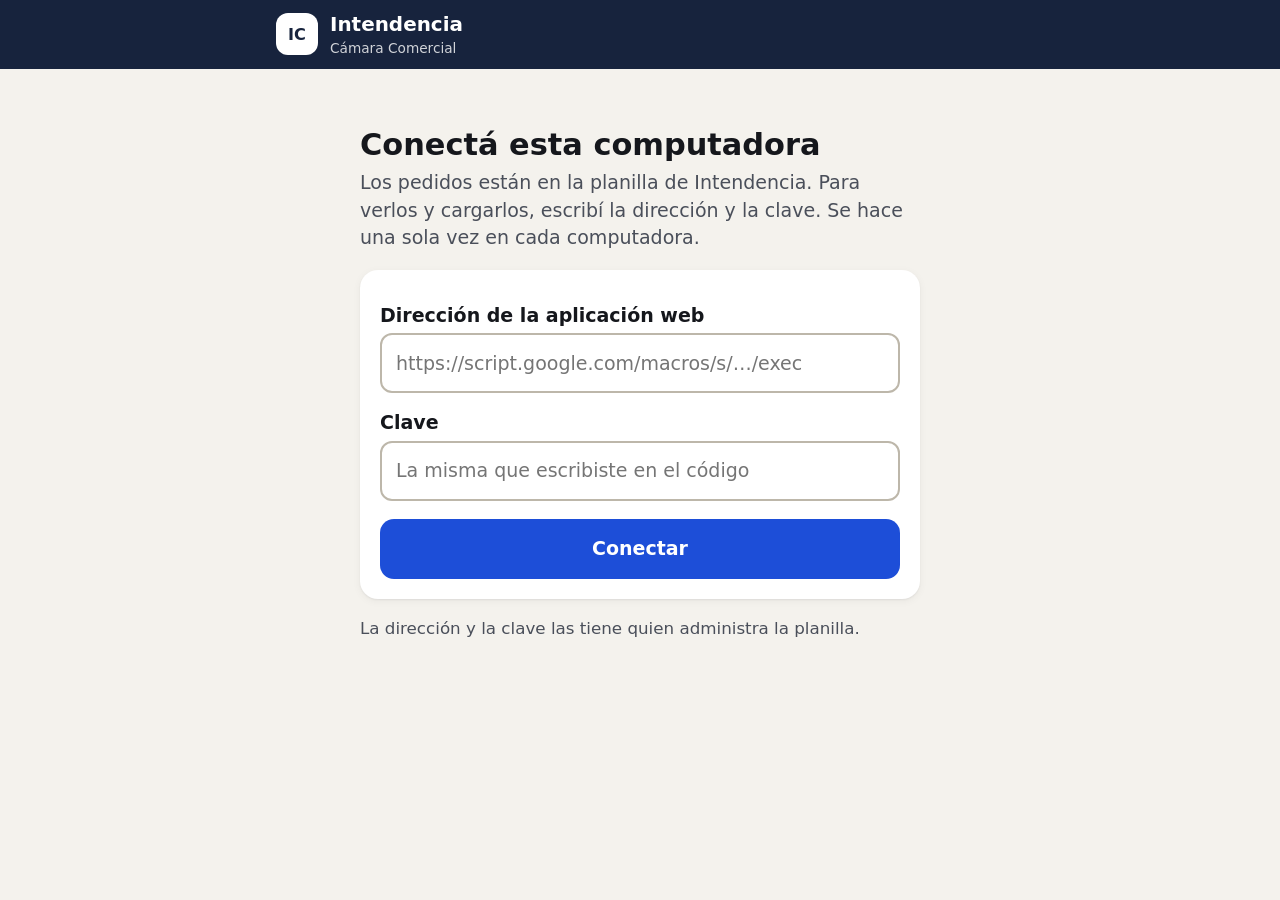
==== index.html @ 11664d2b "Inventario: unidades en singular y plural (7 rollos, 1 caja) y concordancia en los textos Co-Authore" ====
<!doctype html>
<html lang="es">
<head>
  <meta charset="UTF-8">
  <meta name="viewport" content="width=device-width, initial-scale=1.0, viewport-fit=cover">
  <meta name="theme-color" content="#17233d">
  <meta name="referrer" content="no-referrer">
  <meta http-equiv="Content-Security-Policy" content="default-src 'self'; script-src 'self'; style-src 'self' 'unsafe-inline'; img-src 'self' data:; font-src 'self'; connect-src https://script.google.com https://script.googleusercontent.com; object-src 'none'; base-uri 'none'; form-action 'self'">
  <title>Intendencia · Pedidos de trabajo</title>
  <link rel="stylesheet" href="styles.css?v=piloto-13">
</head>
<body>
  <a class="skip" href="#main">Ir al contenido</a>
  <header class="top">
    <div class="top-inner">
      <a class="brand" href="#/pedidos" aria-label="Intendencia, ir a pedidos"><span class="brand-mark" aria-hidden="true">IC</span><span><strong>Intendencia</strong><small>Cámara Comercial</small></span></a>
      <p id="syncStatus" class="sync" role="status" hidden></p>
      <nav class="tabs" aria-label="Secciones">
        <a href="#/pedidos" data-tab="pedidos"><span data-nav-icon="list"></span>Pedidos</a>
        <a href="#/inventario" data-tab="inventario"><span data-nav-icon="shelf"></span>Inventario</a>
        <a href="#/herramientas" data-tab="herramientas"><span data-nav-icon="toolbox"></span>Herramientas</a>
        <a href="#/contactos" data-tab="contactos"><span data-nav-icon="phone"></span>Contactos</a>
        <a href="#/ajustes" data-tab="ajustes"><span data-nav-icon="sliders"></span>Ajustes</a>
      </nav>
    </div>
  </header>

  <main id="main" tabindex="-1"></main>

  <dialog id="dialog" aria-labelledby="dialogTitle"><div id="dialogBody"></div></dialog>
  <div id="toast" class="toast" role="status" aria-live="polite" hidden></div>
  <section id="printSheet" class="print-sheet" aria-hidden="true"></section>

  <script src="contacts-data.js?v=10"></script>
  <script src="core.js?v=piloto-13"></script>
  <script src="xlsx.js?v=piloto-13"></script>
  <script src="app.js?v=piloto-13"></script>
</body>
</html>
---- styles.css ----
/* Intendencia — prueba piloto. Pensada para leerse fácil: letra grande, botones grandes, mucho contraste. */
:root {
  --bg: #f4f2ed;
  --surface: #ffffff;
  --ink: #15171c;
  --muted: #4a4f5a;
  --line: #d9d5cc;
  --navy: #17233d;
  --primary: #1d4ed8;
  --primary-ink: #ffffff;
  --primary-soft: #e6edfd;
  --green: #137a3d;
  --green-dark: #0f6331;
  --red: #b42318;
  --red-soft: #fde8e6;
  --amber: #9a5b00;
  --amber-soft: #fdf1dc;
  --blue-soft: #e6edfd;
  --done-soft: #e3f3e8;
  --radius: 16px;
  --tap: 60px;
  --shadow: 0 1px 2px rgba(20, 22, 28, .06), 0 2px 8px rgba(20, 22, 28, .05);
  font-size: 19px;
}
html[data-text-size="grande"] { font-size: 21.5px; }
html[data-text-size="muy-grande"] { font-size: 24px; }

* { box-sizing: border-box; }
.ico { width: 22px; height: 22px; flex: none; fill: none; stroke: currentColor; stroke-width: 1.8; stroke-linecap: round; stroke-linejoin: round; vertical-align: middle; }
.crumb { display: flex; align-items: center; gap: 8px; }
.back .ico { width: 20px; height: 20px; }
.search .ico { color: var(--muted); }
.lend { display: grid; gap: 10px; margin-top: 8px; }
html { -webkit-text-size-adjust: 100%; }
body {
  margin: 0; background: var(--bg); color: var(--ink);
  font-family: system-ui, -apple-system, "Segoe UI", Roboto, Arial, sans-serif;
  font-size: 1rem; line-height: 1.45;
}
a { color: var(--primary); }
h1, h2, h3 { line-height: 1.2; margin: 0; }
button, input, select, textarea { font: inherit; color: inherit; }
:focus-visible { outline: 3px solid #f59e0b; outline-offset: 3px; border-radius: 6px; }
.sr-only { position: absolute; width: 1px; height: 1px; overflow: hidden; clip: rect(0 0 0 0); white-space: nowrap; }
.skip { position: absolute; left: -9999px; }
.skip:focus { left: 12px; top: 12px; z-index: 50; background: #fff; padding: 10px 14px; border-radius: 8px; }

/* ---------- Encabezado y navegación ---------- */
.top { background: var(--navy); color: #fff; position: sticky; top: 0; z-index: 20; }
.top-inner { max-width: 760px; margin: 0 auto; padding: 10px 16px; display: flex; align-items: center; gap: 16px; }
.brand { display: flex; align-items: center; gap: 12px; color: #fff; text-decoration: none; margin-right: auto; }
.brand-mark { width: 42px; height: 42px; border-radius: 12px; background: #fff; color: var(--navy); display: grid; place-items: center; font-weight: 800; font-size: .85rem; }
.brand strong { display: block; font-size: 1.05rem; }
.brand small { display: block; font-size: .72rem; opacity: .8; }
.tabs { display: flex; gap: 4px; }
.tabs a {
  display: flex; flex-direction: column; align-items: center; gap: 2px; min-width: 88px;
  padding: 8px 10px; border-radius: 12px; color: #dfe5f2; text-decoration: none; font-size: .78rem; font-weight: 600;
}
.tabs a span { display: grid; place-items: center; }
.tabs .ico { width: 24px; height: 24px; }
.tabs a:hover { background: rgba(255, 255, 255, .1); }
.tabs a.active { background: #fff; color: var(--navy); }

main { max-width: 760px; margin: 0 auto; padding: 22px 16px 120px; outline: none; }

@media (max-width: 720px) {
  .top-inner { padding: 8px 16px; }
  .brand small { display: none; }
  .brand-mark { width: 36px; height: 36px; }
  .tabs {
    position: fixed; left: 0; right: 0; bottom: 0; background: var(--surface); border-top: 1px solid var(--line);
    padding: 6px 6px calc(6px + env(safe-area-inset-bottom)); justify-content: space-around; box-shadow: 0 -2px 10px rgba(0,0,0,.06);
  }
  .tabs a { color: var(--muted); flex: 1; min-width: 0; padding: 6px 2px; }
  .tabs a.active { background: var(--primary-soft); color: var(--primary); }
  body[data-screen="nuevo"] .tabs, body[data-screen="editar"] .tabs { display: none; }
}
@media all {
  body[data-screen="conectar"] .tabs { display: none; }
  .connect { max-width: 560px; margin: 4vh auto 0; }
  .connect .sheet-form { margin-top: 18px; }
}

/* ---------- Botones ---------- */
.btn {
  display: inline-flex; align-items: center; justify-content: center; gap: 10px;
  min-height: var(--tap); padding: 12px 22px; border-radius: 14px; border: 2px solid transparent;
  font-weight: 700; font-size: 1rem; text-decoration: none; cursor: pointer; text-align: center;
  transition: transform .06s ease, background .15s ease;
}
.btn:active { transform: scale(.98); }
.btn[disabled] { opacity: .45; cursor: not-allowed; }
.btn-block { width: 100%; }
.btn-primary { background: var(--primary); color: var(--primary-ink); }
.btn-primary:hover { background: #1a43bd; }
.btn-secondary { background: var(--surface); color: var(--ink); border-color: var(--line); }
.btn-secondary:hover { border-color: #b8b2a6; }
.btn-ghost { background: transparent; color: var(--primary); }
.btn-ghost:hover { background: var(--primary-soft); }
.btn-danger { background: var(--red); color: #fff; }
.btn-link-danger { background: none; border: none; color: var(--red); text-decoration: underline; min-height: 52px; font-weight: 600; cursor: pointer; padding: 8px 12px; }
.btn-small { min-height: 48px; padding: 8px 16px; font-size: .9rem; border-radius: 12px; }
.btn-hero { width: 100%; min-height: 76px; font-size: 1.25rem; border-radius: 16px; }
.btn-hero .ico { width: 28px; height: 28px; stroke-width: 2.2; }
.btn-back { margin-top: 18px; }

/* ---------- Lista de pedidos ---------- */
.page-title { font-size: 1.6rem; margin-bottom: 6px; }
.lead { color: var(--muted); margin: 0 0 16px; }
.segmented { display: grid; grid-template-columns: 1fr 1fr; gap: 6px; background: #e7e3da; padding: 6px; border-radius: 16px; margin: 22px 0 12px; }
.segmented-3 { grid-template-columns: repeat(3, 1fr); margin: 12px 0 0; }
.segmented a, .segmented button {
  min-height: 54px; display: flex; align-items: center; justify-content: center; gap: 8px;
  border-radius: 12px; border: 0; background: transparent; color: var(--muted); font-weight: 700; text-decoration: none; cursor: pointer;
}
.segmented a b { background: #d6d1c6; color: var(--ink); border-radius: 999px; padding: 1px 10px; font-size: .85rem; }
.segmented .active { background: var(--surface); color: var(--ink); box-shadow: var(--shadow); }
.segmented a.active b { background: var(--primary); color: #fff; }
.summary-line { margin: 4px 0 12px; color: var(--muted); }

.filters { display: grid; gap: 10px; margin-bottom: 14px; }
.search { display: flex; align-items: center; gap: 10px; background: var(--surface); border: 2px solid var(--line); border-radius: 14px; padding: 0 14px; min-height: var(--tap); margin: 14px 0; }
.filters .search { margin: 0; }
.search:focus-within { border-color: var(--primary); }
.search input { border: 0; outline: none; flex: 1; min-width: 0; background: transparent; padding: 12px 0; }
.chips { display: flex; gap: 8px; flex-wrap: wrap; }
.chip { min-height: 48px; padding: 8px 18px; border-radius: 999px; border: 2px solid var(--line); background: var(--surface); font-weight: 600; cursor: pointer; }
.chip.active { background: var(--navy); border-color: var(--navy); color: #fff; }

.list { display: grid; gap: 12px; margin: 14px 0 18px; }
.card {
  display: flex; align-items: center; gap: 14px; width: 100%; text-align: left;
  background: var(--surface); border: 2px solid transparent; border-radius: var(--radius); padding: 16px;
  box-shadow: var(--shadow); color: var(--ink); text-decoration: none; cursor: pointer;
}
a.card:hover, button.card:hover { border-color: #c9c3b6; }
.card.is-urgent { border-left: 8px solid var(--red); }
.card-icon { width: 52px; height: 52px; border-radius: 14px; background: var(--bg); color: var(--navy); display: grid; place-items: center; flex: none; }
.card-icon .ico { width: 28px; height: 28px; }
.card-icon.big { width: 64px; height: 64px; }
.card-icon.big .ico { width: 34px; height: 34px; }
.card-main { display: grid; gap: 3px; flex: 1; min-width: 0; }
.card-title { font-weight: 700; font-size: 1.08rem; }
.card-sub { color: var(--ink); }
.card-meta { color: var(--muted); font-size: .9rem; }
.card-side { display: flex; flex-direction: column; align-items: flex-end; gap: 6px; flex: none; }
.pill { display: inline-block; padding: 4px 12px; border-radius: 999px; font-size: .85rem; font-weight: 700; background: #ecebe7; color: var(--ink); white-space: nowrap; }
.pill-urgent { background: var(--red); color: #fff; }
.pill-pending { background: #ecebe7; }
.pill-progress { background: var(--blue-soft); color: #1e3a8a; }
.pill-missing { background: var(--amber-soft); color: var(--amber); }
.pill-done { background: var(--done-soft); color: var(--green-dark); }
@media (max-width: 520px) {
  .order-card { flex-wrap: wrap; }
  .order-card .card-side { flex-direction: row; width: 100%; padding-left: 66px; justify-content: flex-start; }
  .order-card .card-side:empty { display: none; }
  .card-icon { width: 46px; height: 46px; font-size: 1.5rem; }
}

.empty { text-align: center; padding: 34px 20px; background: var(--surface); border-radius: var(--radius); border: 2px dashed var(--line); }
.empty p { margin: 8px 0; }

.notice { display: flex; gap: 12px; align-items: center; background: var(--amber-soft); border: 2px solid #f1d39c; border-radius: var(--radius); padding: 14px 16px; margin-top: 16px; }
.notice-ico { width: 30px; height: 30px; color: var(--amber); }
.notice p { margin: 2px 0 0; color: var(--muted); font-size: .92rem; }
.notice div { flex: 1; }
@media (max-width: 520px) { .notice { flex-wrap: wrap; } .notice .btn { width: 100%; } }

/* ---------- Detalle de un pedido ---------- */
.back { display: inline-flex; align-items: center; min-height: 52px; padding: 8px 4px; font-weight: 700; color: var(--primary); text-decoration: none; background: none; border: 0; cursor: pointer; font-size: 1rem; }
.detail { background: var(--surface); border-radius: 20px; padding: 22px; box-shadow: var(--shadow); min-width: 0; }
@media (max-width: 520px) { .detail { padding: 18px 16px; } .detail-head .card-icon.big { width: 56px; height: 56px; font-size: 1.9rem; } .detail h1 { font-size: 1.35rem; } }
.detail-head { display: flex; gap: 16px; align-items: flex-start; }
.detail h1 { font-size: 1.55rem; margin: 2px 0 8px; }
.eyebrow { margin: 0; color: var(--muted); font-size: .85rem; font-weight: 600; }
.facts { margin: 20px 0 6px; display: grid; gap: 0; border-top: 1px solid var(--line); }
.facts div { display: grid; grid-template-columns: 9.5em 1fr; gap: 12px; padding: 12px 0; border-bottom: 1px solid var(--line); }
.facts dt { color: var(--muted); font-weight: 600; }
.facts dd { margin: 0; font-weight: 600; }
@media (max-width: 520px) { .facts div { grid-template-columns: 1fr; gap: 2px; } }
.section-title { font-size: 1.1rem; margin: 22px 0 10px; }
.status-grid { display: grid; grid-template-columns: repeat(2, minmax(0, 1fr)); gap: 10px; }
.status-btn {
  min-height: 66px; border-radius: 14px; border: 2px solid var(--line); background: var(--surface);
  font-weight: 700; display: flex; align-items: center; justify-content: center; gap: 8px; cursor: pointer; padding: 8px 10px; line-height: 1.2; text-align: left;
}
.status-btn .ico { width: 22px; height: 22px; }
.status-btn.active { border-width: 3px; }
.status-pending.active { background: #ecebe7; border-color: #6b6f78; }
.status-progress.active { background: var(--blue-soft); border-color: var(--primary); color: #1e3a8a; }
.status-missing.active { background: var(--amber-soft); border-color: var(--amber); color: var(--amber); }
.status-done.active { background: var(--done-soft); border-color: var(--green); color: var(--green-dark); }
.action-stack { display: grid; gap: 12px; margin-top: 22px; }
.action-row { display: grid; grid-template-columns: repeat(2, minmax(0, 1fr)); gap: 10px; }
.hint { margin: -4px 0 0; color: var(--muted); font-size: .92rem; }

/* ---------- Paso a paso ---------- */
.wizard-head { display: flex; align-items: center; gap: 14px; flex-wrap: wrap; margin-bottom: 14px; }
.wizard-head .back { color: var(--muted); }
.step-count { margin: 0 0 0 auto; font-weight: 700; color: var(--muted); }
.progress { flex-basis: 100%; height: 8px; background: #e2ded5; border-radius: 999px; overflow: hidden; }
.progress span { display: block; height: 100%; background: var(--primary); border-radius: 999px; transition: width .25s ease; }
.q { font-size: 1.65rem; margin: 6px 0 18px; }
.sub-q { font-size: 1.15rem; margin: 22px 0 10px; }
.crumb { margin: 0; color: var(--muted); font-weight: 700; }
.group-label { margin: 16px 0 8px; color: var(--muted); font-weight: 700; font-size: .9rem; text-transform: uppercase; letter-spacing: .03em; }

.tiles { display: grid; grid-template-columns: repeat(auto-fill, minmax(200px, 1fr)); gap: 12px; }
.tiles-3 { grid-template-columns: repeat(3, 1fr); }
.tiles-2 { grid-template-columns: 1fr 1fr; }
.tiles-compact { grid-template-columns: repeat(auto-fill, minmax(140px, 1fr)); gap: 8px; }
.tile {
  display: flex; flex-direction: column; align-items: flex-start; gap: 4px; text-align: left;
  min-height: 112px; padding: 16px; border-radius: 18px; border: 2px solid var(--line); background: var(--surface);
  box-shadow: var(--shadow); cursor: pointer;
}
.tile:hover { border-color: #aaa395; }
.tile.selected { border: 3px solid var(--primary); background: var(--primary-soft); }
.tile-urgent.selected { border-color: var(--red); background: var(--red-soft); }
.tile .tile-icon { width: 34px; height: 34px; color: var(--navy); margin-bottom: 6px; }
.tile-urgent .tile-icon { color: var(--red); }
.tile.selected .tile-icon { color: var(--primary); }
.tile-urgent.selected .tile-icon { color: var(--red); }
.tile-label { font-weight: 800; font-size: 1.1rem; }
.tile-hint { color: var(--muted); font-size: .88rem; }
.tile-building { min-height: 92px; justify-content: center; }
.tiles-compact .tile { min-height: 84px; padding: 12px; }
.tiles-compact .tile-label { font-size: .95rem; }
@media (max-width: 560px) {
  .tiles { grid-template-columns: 1fr 1fr; gap: 10px; }
  .tiles-3 { grid-template-columns: 1fr; }
  .tile { min-height: 104px; padding: 14px; }
  .tile-building { min-height: 70px; flex-direction: row; align-items: baseline; gap: 10px; flex-wrap: wrap; }
  .q { font-size: 1.45rem; }
}

.options { display: grid; gap: 10px; }
.options-grid { grid-template-columns: repeat(auto-fill, minmax(150px, 1fr)); }
.option {
  min-height: var(--tap); padding: 12px 18px; border-radius: 14px; border: 2px solid var(--line); background: var(--surface);
  font-weight: 700; text-align: left; cursor: pointer; display: flex; flex-direction: column; justify-content: center; gap: 2px;
}
.option small { font-weight: 500; color: var(--muted); font-size: .85rem; }
.option:hover { border-color: #aaa395; }
.option.selected { border: 3px solid var(--primary); background: var(--primary-soft); }
.option-other { border-style: dashed; color: var(--primary); }
@media (max-width: 400px) { .options-grid { grid-template-columns: 1fr 1fr; } }

.field { margin-top: 22px; display: grid; gap: 10px; }
.custom-task { margin-top: 16px; display: grid; gap: 10px; }
.field-label { font-weight: 700; display: block; margin-top: 12px; }
.optional { font-weight: 500; color: var(--muted); }
input:not([type=search]):not([type=file]), select, textarea {
  width: 100%; min-height: var(--tap); padding: 12px 14px; border: 2px solid #bdb7aa; border-radius: 12px; background: #fff;
}
textarea { min-height: 100px; resize: vertical; }
input:focus, select:focus, textarea:focus { border-color: var(--primary); outline: 3px solid rgba(29, 78, 216, .2); outline-offset: 0; }

.review { margin: 0; background: var(--surface); border-radius: 18px; box-shadow: var(--shadow); padding: 4px 18px; }
.review-row { display: flex; align-items: center; gap: 12px; padding: 14px 0; border-bottom: 1px solid var(--line); }
.review-row:last-child { border-bottom: 0; }
.review-row > div { flex: 1; }
.review dt { color: var(--muted); font-size: .9rem; font-weight: 600; }
.review dd { margin: 2px 0 0; font-weight: 700; font-size: 1.05rem; }

/* ---------- Herramientas, contactos y ajustes ---------- */
.tool-card .card-side { max-width: 45%; }
.tool-card .pill { white-space: normal; text-align: right; }
.contact-card { flex-wrap: wrap; cursor: default; }
.contact-actions { display: flex; gap: 8px; flex-wrap: wrap; width: 100%; }
.panel { background: var(--surface); border-radius: 18px; padding: 20px; box-shadow: var(--shadow); margin-top: 16px; }
.panel h2 { font-size: 1.2rem; margin-bottom: 6px; }
.panel .btn-block + .btn-block { margin-top: 8px; }
.muted { color: var(--muted); }
.small { font-size: .88rem; }
/* ---------- Inventario ---------- */
.inv-actions { margin-bottom: 4px; }
.inv-group { margin-top: 18px; }
.inv-group .group-label { display: flex; align-items: center; gap: 8px; margin: 0 0 8px; }
.inv-group .group-label span { background: #e7e3da; color: var(--ink); border-radius: 999px; padding: 0 9px; font-size: .8rem; letter-spacing: 0; }
.inv-group .list { margin: 0; gap: 8px; }
.item-card { padding: 10px 10px 10px 16px; gap: 10px; cursor: default; }
.item-card.is-empty .qty-value b { color: var(--red); }
.item-main { flex: 1; min-width: 0; display: grid; gap: 2px; text-align: left; background: none; border: 0; padding: 6px 0; cursor: pointer; font: inherit; color: inherit; }
.item-main:hover .card-title { text-decoration: underline; }
.qty { display: flex; align-items: center; gap: 4px; flex: none; }
.qty-btn { width: 52px; height: 52px; border-radius: 12px; border: 2px solid var(--line); background: var(--surface); display: grid; place-items: center; cursor: pointer; color: var(--navy); }
.qty-btn:hover:not([disabled]) { border-color: #aaa395; }
.qty-btn[disabled] { opacity: .35; cursor: not-allowed; }
.qty-btn .ico { width: 22px; height: 22px; stroke-width: 2.2; }
.qty-value { min-width: 64px; display: grid; justify-items: center; line-height: 1.1; font-variant-numeric: tabular-nums; }
.qty-value b { font-size: 1.3rem; }
.qty-value small { color: var(--muted); font-size: .78rem; }
.form-two { display: grid; grid-template-columns: 1fr 1fr; gap: 12px; }
.steps { margin: 8px 0 0; padding-left: 1.3em; display: grid; gap: 6px; }
@media (max-width: 520px) {
  .item-card { padding: 8px 8px 8px 14px; }
  .item-card .card-title { font-size: 1rem; }
  .qty-btn { width: 44px; height: 44px; }
  .qty-value { min-width: 50px; }
  .qty-value b { font-size: 1.15rem; }
  .form-two { grid-template-columns: 1fr; gap: 0; }
}
@media (max-width: 720px) { .tabs a { font-size: .6rem; padding: 6px 0; } }

/* ---------- Filtros del inventario ---------- */
.inv-filters { display: grid; gap: 10px; margin: 14px 0 4px; }
.inv-filters .search { margin: 0; }
.filter-row { display: grid; grid-template-columns: repeat(auto-fit, minmax(180px, 1fr)); gap: 10px; }
.filter-row:empty { display: none; }
.filter { display: grid; gap: 4px; font-weight: 700; font-size: .9rem; }
.filter select { min-height: 54px; font-weight: 500; }
.chip b { margin-left: 4px; font-weight: 700; opacity: .75; }
.filter-summary { margin: 0; display: flex; align-items: center; gap: 8px; flex-wrap: wrap; color: var(--muted); font-weight: 600; }

/* ---------- Movimientos de stock ---------- */
button.qty-value { background: none; border: 0; border-radius: 10px; padding: 4px 2px; cursor: pointer; font: inherit; color: inherit; }
button.qty-value:hover { background: var(--bg); }
button.qty-value b { text-decoration: underline; text-decoration-color: var(--line); text-underline-offset: 4px; }
.stock-modes { margin: 4px 0 6px; }
.stock-modes .ico { width: 18px; height: 18px; }
.stock-modes button[disabled] { opacity: .4; cursor: not-allowed; }
.stepper { display: grid; grid-template-columns: auto 1fr auto; gap: 8px; align-items: center; }
.stepper input { text-align: center; font-size: 1.4rem; font-weight: 700; font-variant-numeric: tabular-nums; }
#moveChips { margin-top: 10px; }
.move-preview { font-weight: 700; margin: 14px 0 0 !important; }
.move-preview.is-error { color: var(--red); }
.moves { list-style: none; padding: 0; margin: 0; display: grid; gap: 6px; font-size: .9rem; }
.moves li { display: grid; grid-template-columns: 9em 1fr auto; gap: 10px; padding: 8px 0; border-bottom: 1px solid var(--line); }
.moves span:last-child { color: var(--muted); }
.move-in { color: var(--green-dark); font-weight: 700; }
.move-out { color: var(--red); font-weight: 700; }
.move-count { font-weight: 700; }
@media (max-width: 520px) { .moves li { grid-template-columns: 1fr auto; } .moves li span:nth-child(2) { grid-column: 1 / -1; order: 3; color: var(--muted); } }

/* ---------- Planilla compartida ---------- */
.sync { display: inline-flex; align-items: center; gap: 8px; margin: 0; font-size: .78rem; font-weight: 600; color: #dfe5f2; white-space: nowrap; }
.sync-dot { width: 10px; height: 10px; border-radius: 50%; background: #4ade80; flex: none; }
.sync-busy .sync-dot { background: #fbbf24; }
.sync-error .sync-dot { background: #f87171; }
.sheet-state { display: flex; gap: 10px; align-items: flex-start; font-weight: 600; }
.sheet-state .ico { color: var(--green); margin-top: 2px; }
.sheet-form { display: grid; gap: 4px; }
.sheet-form .btn { margin-top: 14px; }
.panel .btn + .btn, .panel .btn + .btn-link-danger { margin-top: 8px; }
.saving { margin: 0; font-weight: 700; color: var(--muted); text-align: center; }

/* ---------- Ventanas ---------- */
dialog {
  border: 0; border-radius: 22px; padding: 0; width: min(560px, calc(100vw - 24px)); max-height: calc(100vh - 24px);
  box-shadow: 0 24px 60px rgba(0, 0, 0, .3); color: var(--ink);
}
dialog::backdrop { background: rgba(15, 20, 35, .55); }
.dlg { padding: 24px; position: relative; }
.dlg h2 { font-size: 1.4rem; margin: 0 44px 8px 0; }
.dlg p { margin: 8px 0; }
.dlg-x { position: absolute; top: 14px; right: 14px; width: 48px; height: 48px; border-radius: 12px; border: 0; background: var(--bg); cursor: pointer; display: grid; place-items: center; }
.dlg-actions { display: flex; flex-wrap: wrap; gap: 10px; margin-top: 22px; align-items: center; }
.dlg-actions .btn { flex: 1 1 auto; }
.big-status { font-size: 1.1rem; margin: 14px 0 !important; }
@media (max-width: 560px) {
  dialog { width: 100vw; max-width: 100vw; margin: auto 0 0; border-radius: 22px 22px 0 0; max-height: 92vh; }
  .dlg { padding-bottom: calc(24px + env(safe-area-inset-bottom)); }
  .dlg-actions { flex-direction: column; align-items: stretch; }
}

/* ---------- Aviso inferior ---------- */
.toast {
  position: fixed; left: 50%; transform: translateX(-50%); bottom: 28px; z-index: 100;
  background: var(--ink); color: #fff; border-radius: 16px; padding: 12px 12px 12px 20px;
  display: flex; align-items: center; gap: 14px; width: max-content; max-width: calc(100vw - 24px);
  box-shadow: 0 10px 30px rgba(0, 0, 0, .3); font-weight: 600;
}
.toast[hidden] { display: none; }
.toast-undo { min-height: 48px; padding: 8px 16px; border-radius: 12px; border: 2px solid #fff; background: transparent; color: #fff; font-weight: 800; cursor: pointer; }
.toast:not(:has(button)) { padding: 16px 20px; }
@media (max-width: 720px) { .toast { bottom: calc(96px + env(safe-area-inset-bottom)); } }

@media (prefers-reduced-motion: reduce) { * { transition: none !important; scroll-behavior: auto !important; } }

/* ---------- Orden impresa (blanco y negro, Arial, A4, dos copias con línea de corte) ---------- */
/* Cada copia ocupa media hoja. Los márgenes van dentro de cada mitad para que nada quede
   pegado al borde ni a la línea de corte, aunque la impresora tenga bordes sin impresión. */
.print-sheet { display: none; }
@media print {
  @page { size: A4 portrait; margin: 10mm 12mm; }
  html, body { background: #fff !important; padding: 0 !important; margin: 0 !important; font-size: 10pt !important; }
  body > *:not(.print-sheet) { display: none !important; }
  .print-sheet {
    display: flex; flex-direction: column; box-sizing: border-box; width: 100%; max-width: 186mm; height: 276mm; margin: 0 auto;
    font-family: Arial, Helvetica, sans-serif; color: #000; font-size: 10pt; line-height: 1.35;
  }
  .ps-copy { box-sizing: border-box; height: 130mm; padding: 5mm 5mm 0; overflow: hidden; flex: none; }
  .ps-cut { flex: 1; display: flex; align-items: center; border: 0; position: relative; }
  .ps-cut::before { content: ""; position: absolute; left: 0; right: 0; top: 50%; border-top: 1pt dashed #000; }
  .ps-cut span { position: relative; margin: 0 auto; background: #fff; padding: 0 3mm; font-size: 8pt; letter-spacing: .08em; text-transform: uppercase; }
  .ps-head { display: flex; justify-content: space-between; align-items: flex-end; gap: 10mm; border-bottom: 1.25pt solid #000; padding-bottom: 3mm; }
  .ps-head h1 { font-size: 13pt; text-transform: uppercase; letter-spacing: .06em; margin: 0; }
  .ps-head p { margin: 1mm 0 0; font-size: 8.5pt; }
  .ps-num { display: grid; text-align: right; gap: .5mm; flex: none; font-size: 9pt; }
  .ps-num strong { font-size: 12pt; }
  .ps-sign { display: flex; justify-content: flex-end; margin-top: 4mm; }
  /* Espacio para firmar arriba, con la línea y la leyenda debajo. */
  .ps-sign span { position: relative; width: 75mm; padding-top: 13mm; font-size: 8pt; text-align: center; }
  .ps-sign span::before { content: ""; position: absolute; left: 0; right: 0; top: 12mm; border-top: .75pt solid #000; }
  .ps-task { font-size: 13pt; font-weight: bold; margin: 5mm 0 3mm; display: flex; align-items: center; gap: 3mm; flex-wrap: wrap; }
  .ps-urgent { font-size: 8.5pt; text-transform: uppercase; letter-spacing: .08em; border: 1pt solid #000; padding: .6mm 2.5mm; }
  .ps-table { width: 100%; border-collapse: collapse; table-layout: fixed; }
  .ps-table th, .ps-table td { border-bottom: .75pt solid #000; padding: 2.2mm 1.5mm; text-align: left; vertical-align: top; overflow-wrap: anywhere; }
  .ps-table tr:first-child th, .ps-table tr:first-child td { border-top: .75pt solid #000; }
  .ps-table th { width: 32mm; font-weight: bold; }
  .ps-table td { white-space: pre-line; }
}
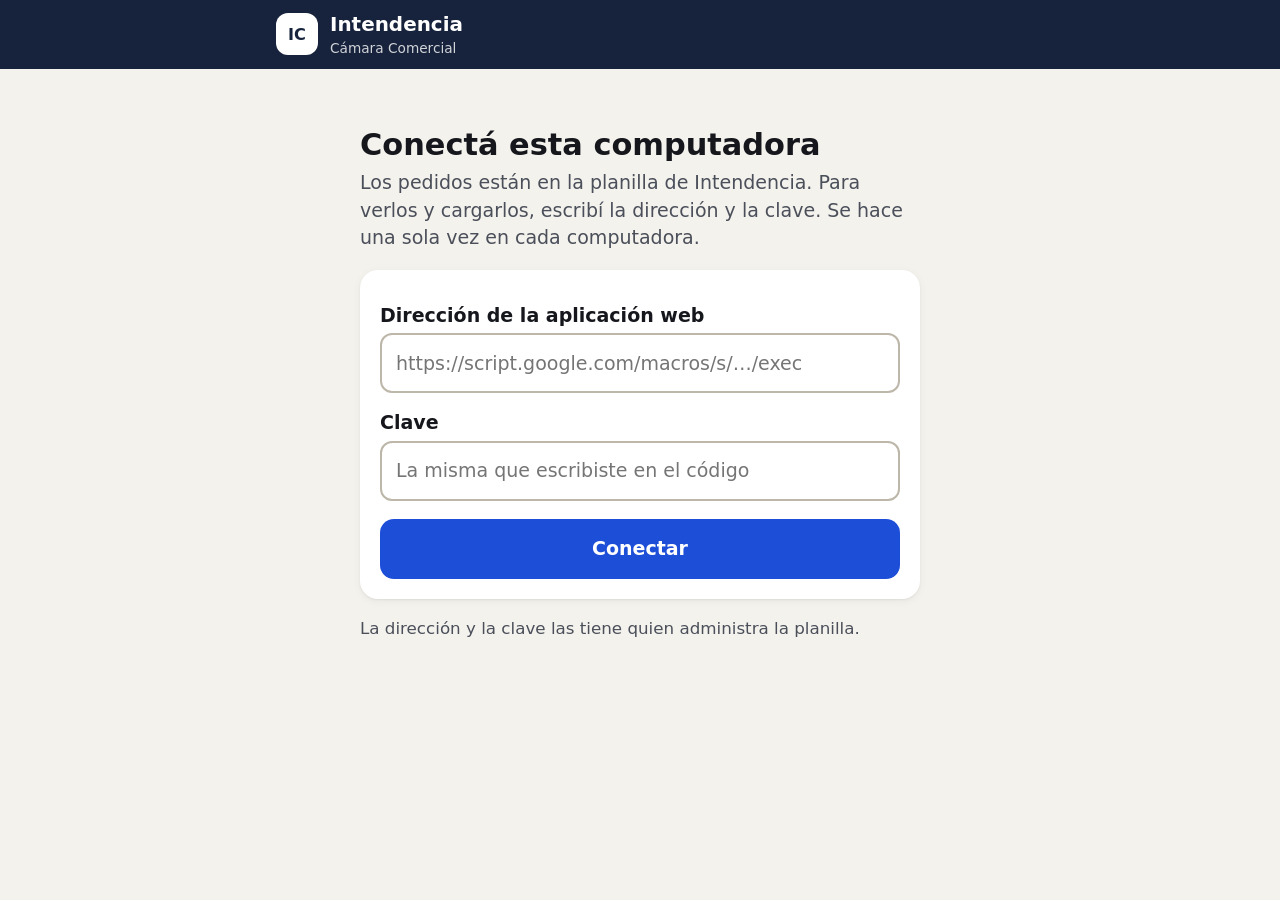
==== commit 3bba31b4: "Inventario: guardar y mostrar el stock inicial de cada elemento Co-Authored-By: Claude Opus 5.5 <nor" ====
--- a/index.html
+++ b/index.html
@@ -7,7 +7,7 @@
   <meta name="referrer" content="no-referrer">
   <meta http-equiv="Content-Security-Policy" content="default-src 'self'; script-src 'self'; style-src 'self' 'unsafe-inline'; img-src 'self' data:; font-src 'self'; connect-src https://script.google.com https://script.googleusercontent.com; object-src 'none'; base-uri 'none'; form-action 'self'">
   <title>Intendencia · Pedidos de trabajo</title>
-  <link rel="stylesheet" href="styles.css?v=piloto-13">
+  <link rel="stylesheet" href="styles.css?v=piloto-15">
 </head>
 <body>
   <a class="skip" href="#main">Ir al contenido</a>
@@ -32,8 +32,8 @@
   <section id="printSheet" class="print-sheet" aria-hidden="true"></section>
 
   <script src="contacts-data.js?v=10"></script>
-  <script src="core.js?v=piloto-13"></script>
-  <script src="xlsx.js?v=piloto-13"></script>
-  <script src="app.js?v=piloto-13"></script>
+  <script src="core.js?v=piloto-15"></script>
+  <script src="xlsx.js?v=piloto-15"></script>
+  <script src="app.js?v=piloto-15"></script>
 </body>
 </html>
--- a/styles.css
+++ b/styles.css
@@ -274,6 +274,12 @@
 .panel .btn-block + .btn-block { margin-top: 8px; }
 .muted { color: var(--muted); }
 .small { font-size: .88rem; }
+/* ---------- Encabezado de sección con descarga ---------- */
+.page-head { display: flex; align-items: center; justify-content: space-between; gap: 12px; flex-wrap: wrap; margin-bottom: 6px; }
+.page-head .page-title { margin: 0; }
+.page-head .btn .ico, .section-tools .btn .ico { width: 20px; height: 20px; }
+.section-tools { display: flex; justify-content: flex-end; margin: -2px 0 8px; }
+
 /* ---------- Inventario ---------- */
 .inv-actions { margin-bottom: 4px; }
 .inv-group { margin-top: 18px; }
@@ -318,6 +324,7 @@
 button.qty-value { background: none; border: 0; border-radius: 10px; padding: 4px 2px; cursor: pointer; font: inherit; color: inherit; }
 button.qty-value:hover { background: var(--bg); }
 button.qty-value b { text-decoration: underline; text-decoration-color: var(--line); text-underline-offset: 4px; }
+.initial-line { margin: -6px 0 12px !important; font-size: .92rem; }
 .stock-modes { margin: 4px 0 6px; }
 .stock-modes .ico { width: 18px; height: 18px; }
 .stock-modes button[disabled] { opacity: .4; cursor: not-allowed; }
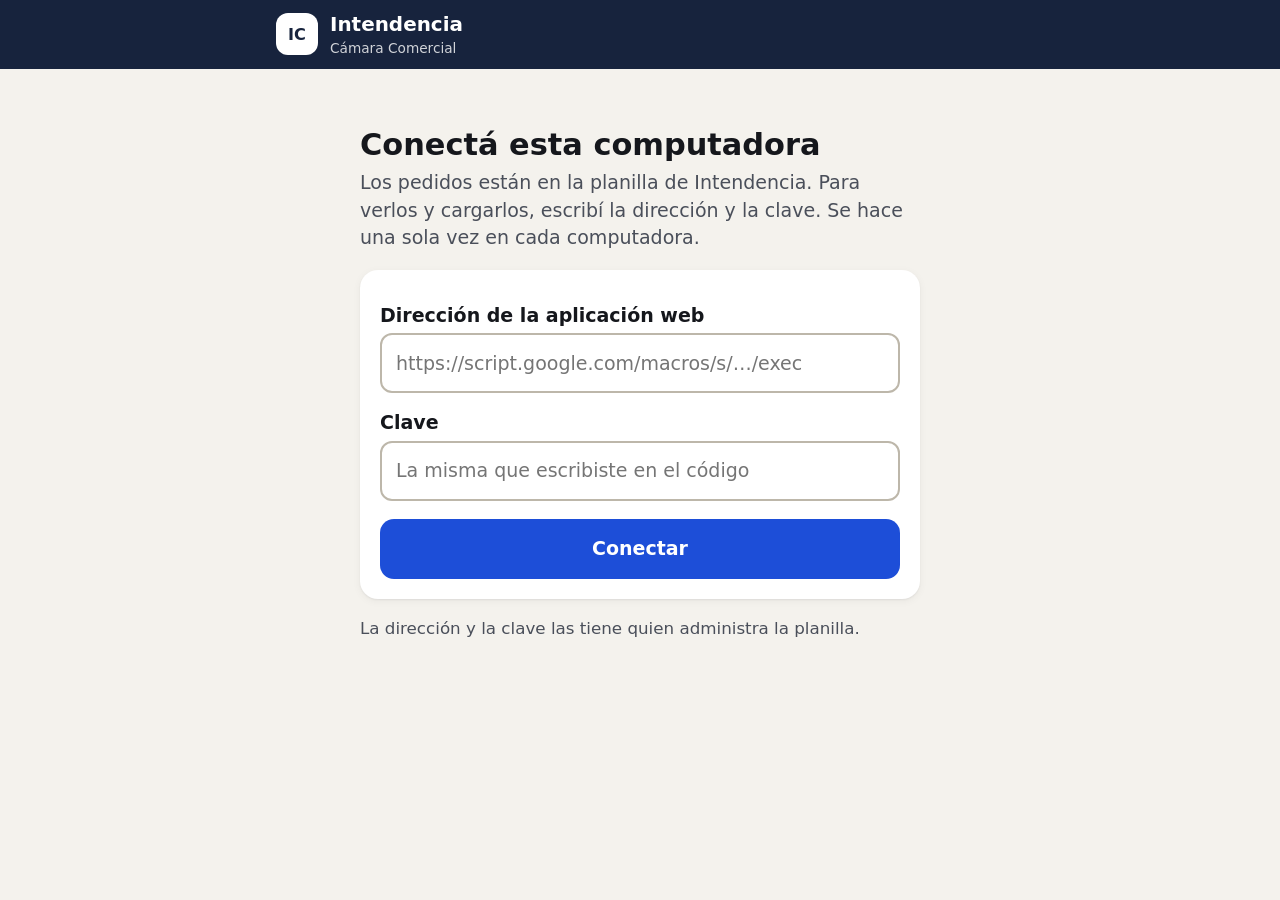
==== commit f0bf2db3: "Alta de herramienta con persona asignada y fecha de entrega Co-Authored-By: Claude Opus 5.5 <noreply" ====
--- a/index.html
+++ b/index.html
@@ -7,7 +7,7 @@
   <meta name="referrer" content="no-referrer">
   <meta http-equiv="Content-Security-Policy" content="default-src 'self'; script-src 'self'; style-src 'self' 'unsafe-inline'; img-src 'self' data:; font-src 'self'; connect-src https://script.google.com https://script.googleusercontent.com; object-src 'none'; base-uri 'none'; form-action 'self'">
   <title>Intendencia · Pedidos de trabajo</title>
-  <link rel="stylesheet" href="styles.css?v=piloto-15">
+  <link rel="stylesheet" href="styles.css?v=piloto-19">
 </head>
 <body>
   <a class="skip" href="#main">Ir al contenido</a>
@@ -32,8 +32,8 @@
   <section id="printSheet" class="print-sheet" aria-hidden="true"></section>
 
   <script src="contacts-data.js?v=10"></script>
-  <script src="core.js?v=piloto-15"></script>
-  <script src="xlsx.js?v=piloto-15"></script>
-  <script src="app.js?v=piloto-15"></script>
+  <script src="core.js?v=piloto-19"></script>
+  <script src="xlsx.js?v=piloto-19"></script>
+  <script src="app.js?v=piloto-19"></script>
 </body>
 </html>
--- a/styles.css
+++ b/styles.css
@@ -325,6 +325,8 @@
 button.qty-value:hover { background: var(--bg); }
 button.qty-value b { text-decoration: underline; text-decoration-color: var(--line); text-underline-offset: 4px; }
 .initial-line { margin: -6px 0 12px !important; font-size: .92rem; }
+.initial-line small { font-size: .82rem; }
+.card-initial { color: var(--muted); font-size: .8rem; }
 .stock-modes { margin: 4px 0 6px; }
 .stock-modes .ico { width: 18px; height: 18px; }
 .stock-modes button[disabled] { opacity: .4; cursor: not-allowed; }
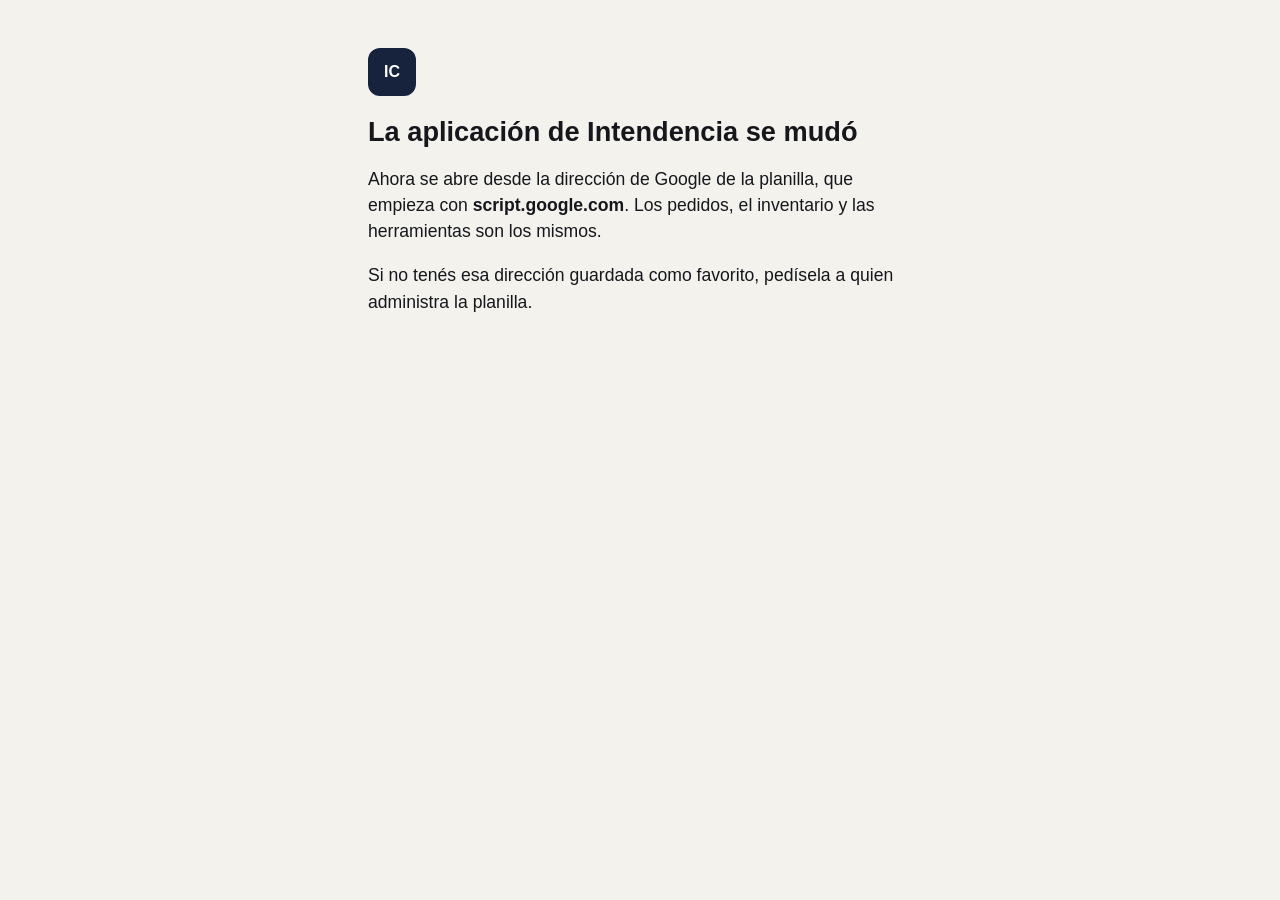
==== commit b9856f5e: "Herramientas: cantidad, certificación, vista por persona y planilla de entrega; se retira la versión" ====
--- a/index.html
+++ b/index.html
@@ -2,38 +2,28 @@
 <html lang="es">
 <head>
   <meta charset="UTF-8">
-  <meta name="viewport" content="width=device-width, initial-scale=1.0, viewport-fit=cover">
-  <meta name="theme-color" content="#17233d">
-  <meta name="referrer" content="no-referrer">
-  <meta http-equiv="Content-Security-Policy" content="default-src 'self'; script-src 'self'; style-src 'self' 'unsafe-inline'; img-src 'self' data:; font-src 'self'; connect-src https://script.google.com https://script.googleusercontent.com; object-src 'none'; base-uri 'none'; form-action 'self'">
-  <title>Intendencia · Pedidos de trabajo</title>
-  <link rel="stylesheet" href="styles.css?v=piloto-19">
+  <meta name="viewport" content="width=device-width, initial-scale=1.0">
+  <meta name="robots" content="noindex">
+  <title>Intendencia · La aplicación se mudó</title>
+  <style>
+    body { margin: 0; font-family: Arial, Helvetica, sans-serif; background: #f4f2ed; color: #15171c; }
+    main { max-width: 34rem; margin: 0 auto; padding: 48px 20px; }
+    .mark { display: inline-grid; place-items: center; width: 48px; height: 48px; border-radius: 12px; background: #17233d; color: #fff; font-weight: bold; }
+    h1 { font-size: 1.7rem; margin: 20px 0 10px; }
+    p { font-size: 1.1rem; line-height: 1.5; }
+  </style>
 </head>
 <body>
-  <a class="skip" href="#main">Ir al contenido</a>
-  <header class="top">
-    <div class="top-inner">
-      <a class="brand" href="#/pedidos" aria-label="Intendencia, ir a pedidos"><span class="brand-mark" aria-hidden="true">IC</span><span><strong>Intendencia</strong><small>Cámara Comercial</small></span></a>
-      <p id="syncStatus" class="sync" role="status" hidden></p>
-      <nav class="tabs" aria-label="Secciones">
-        <a href="#/pedidos" data-tab="pedidos"><span data-nav-icon="list"></span>Pedidos</a>
-        <a href="#/inventario" data-tab="inventario"><span data-nav-icon="shelf"></span>Inventario</a>
-        <a href="#/herramientas" data-tab="herramientas"><span data-nav-icon="toolbox"></span>Herramientas</a>
-        <a href="#/contactos" data-tab="contactos"><span data-nav-icon="phone"></span>Contactos</a>
-        <a href="#/ajustes" data-tab="ajustes"><span data-nav-icon="sliders"></span>Ajustes</a>
-      </nav>
-    </div>
-  </header>
-
-  <main id="main" tabindex="-1"></main>
-
-  <dialog id="dialog" aria-labelledby="dialogTitle"><div id="dialogBody"></div></dialog>
-  <div id="toast" class="toast" role="status" aria-live="polite" hidden></div>
-  <section id="printSheet" class="print-sheet" aria-hidden="true"></section>
-
-  <script src="contacts-data.js?v=10"></script>
-  <script src="core.js?v=piloto-19"></script>
-  <script src="xlsx.js?v=piloto-19"></script>
-  <script src="app.js?v=piloto-19"></script>
+  <main>
+    <span class="mark" aria-hidden="true">IC</span>
+    <h1>La aplicación de Intendencia se mudó</h1>
+    <p>Ahora se abre desde la dirección de Google de la planilla, que empieza con <strong>script.google.com</strong>. Los pedidos, el inventario y las herramientas son los mismos.</p>
+    <p>Si no tenés esa dirección guardada como favorito, pedísela a quien administra la planilla.</p>
+  </main>
+  <script>
+    // Quita la copia de la versión anterior que quedó guardada en este navegador.
+    if ('serviceWorker' in navigator) navigator.serviceWorker.getRegistrations().then(rs => rs.forEach(r => r.unregister())).catch(() => {});
+    if (window.caches) caches.keys().then(ks => ks.filter(k => k.startsWith('intendencia-')).forEach(k => caches.delete(k))).catch(() => {});
+  </script>
 </body>
 </html>
